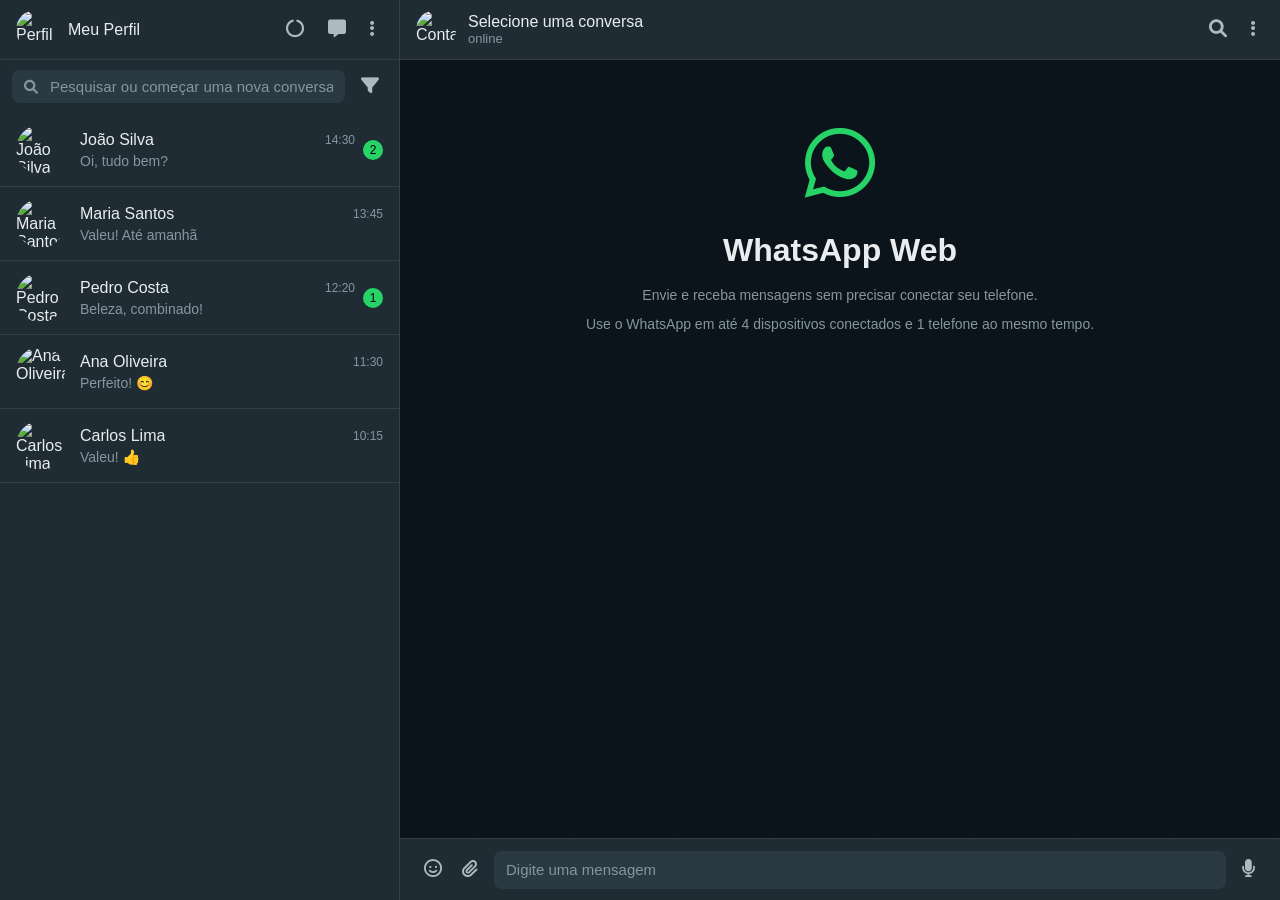
==== index.html @ d6dfdc7c "Create WhatsApp Web clone with full UI and interactive features Co-authored-by: nosconformes10 <nosc" ====
<!DOCTYPE html>
<html lang="pt-BR">
<head>
    <meta charset="UTF-8">
    <meta name="viewport" content="width=device-width, initial-scale=1.0">
    <title>WhatsApp Web Clone</title>
    <link rel="stylesheet" href="styles.css">
    <link href="https://cdnjs.cloudflare.com/ajax/libs/font-awesome/6.0.0/css/all.min.css" rel="stylesheet">
</head>
<body>
    <div class="app-container">
        <!-- Sidebar com lista de conversas -->
        <div class="sidebar">
            <!-- Header da sidebar -->
            <div class="sidebar-header">
                <div class="user-profile">
                    <img src="https://via.placeholder.com/40x40/25D366/ffffff?text=U" alt="Perfil" class="profile-pic">
                    <span class="username">Meu Perfil</span>
                </div>
                <div class="header-actions">
                    <button class="icon-btn"><i class="fas fa-circle-notch"></i></button>
                    <button class="icon-btn"><i class="fas fa-message"></i></button>
                    <button class="icon-btn"><i class="fas fa-ellipsis-v"></i></button>
                </div>
            </div>

            <!-- Barra de pesquisa -->
            <div class="search-container">
                <div class="search-box">
                    <i class="fas fa-search search-icon"></i>
                    <input type="text" placeholder="Pesquisar ou começar uma nova conversa" class="search-input">
                </div>
                <button class="icon-btn"><i class="fas fa-filter"></i></button>
            </div>

            <!-- Lista de conversas -->
            <div class="conversations-list" id="conversationsList">
                <!-- Conversas serão adicionadas dinamicamente -->
            </div>
        </div>

        <!-- Área principal de chat -->
        <div class="chat-area">
            <!-- Header do chat -->
            <div class="chat-header">
                <div class="chat-contact">
                    <img src="https://via.placeholder.com/40x40/128C7E/ffffff?text=C" alt="Contato" class="contact-pic">
                    <div class="contact-info">
                        <span class="contact-name">Selecione uma conversa</span>
                        <span class="contact-status">online</span>
                    </div>
                </div>
                <div class="chat-actions">
                    <button class="icon-btn"><i class="fas fa-search"></i></button>
                    <button class="icon-btn"><i class="fas fa-ellipsis-v"></i></button>
                </div>
            </div>

            <!-- Área de mensagens -->
            <div class="messages-container" id="messagesContainer">
                <div class="welcome-message">
                    <div class="welcome-icon">
                        <i class="fab fa-whatsapp"></i>
                    </div>
                    <h2>WhatsApp Web</h2>
                    <p>Envie e receba mensagens sem precisar conectar seu telefone.</p>
                    <p>Use o WhatsApp em até 4 dispositivos conectados e 1 telefone ao mesmo tempo.</p>
                </div>
            </div>

            <!-- Área de input de mensagem -->
            <div class="message-input-container">
                <div class="input-actions">
                    <button class="icon-btn"><i class="far fa-smile"></i></button>
                    <button class="icon-btn"><i class="fas fa-paperclip"></i></button>
                </div>
                <div class="message-input-wrapper">
                    <input type="text" placeholder="Digite uma mensagem" class="message-input" id="messageInput">
                </div>
                <div class="send-actions">
                    <button class="icon-btn"><i class="fas fa-microphone"></i></button>
                </div>
            </div>
        </div>
    </div>

    <script src="script.js"></script>
</body>
</html>
---- styles.css ----
* {
    margin: 0;
    padding: 0;
    box-sizing: border-box;
}

body {
    font-family: -apple-system, BlinkMacSystemFont, 'Segoe UI', Roboto, Helvetica, Arial, sans-serif;
    background: #111b21;
    color: #e9edef;
    height: 100vh;
    overflow: hidden;
}

.app-container {
    display: flex;
    height: 100vh;
    background: #0b141a;
}

/* Sidebar */
.sidebar {
    width: 400px;
    background: #202c33;
    border-right: 1px solid #374045;
    display: flex;
    flex-direction: column;
}

.sidebar-header {
    padding: 10px 16px;
    background: #202c33;
    border-bottom: 1px solid #374045;
    display: flex;
    justify-content: space-between;
    align-items: center;
    height: 60px;
}

.user-profile {
    display: flex;
    align-items: center;
    gap: 12px;
}

.profile-pic {
    width: 40px;
    height: 40px;
    border-radius: 50%;
    cursor: pointer;
}

.username {
    font-size: 16px;
    font-weight: 500;
    color: #e9edef;
}

.header-actions {
    display: flex;
    gap: 8px;
}

.icon-btn {
    background: none;
    border: none;
    color: #aebac1;
    font-size: 18px;
    padding: 8px;
    border-radius: 50%;
    cursor: pointer;
    transition: background-color 0.2s;
}

.icon-btn:hover {
    background: #374045;
}

/* Search Container */
.search-container {
    padding: 8px 12px;
    background: #202c33;
    display: flex;
    align-items: center;
    gap: 8px;
}

.search-box {
    flex: 1;
    position: relative;
    background: #2a3942;
    border-radius: 8px;
    display: flex;
    align-items: center;
}

.search-icon {
    color: #8696a0;
    margin-left: 12px;
    font-size: 14px;
}

.search-input {
    flex: 1;
    background: none;
    border: none;
    color: #e9edef;
    padding: 8px 12px;
    font-size: 15px;
    outline: none;
}

.search-input::placeholder {
    color: #8696a0;
}

/* Conversations List */
.conversations-list {
    flex: 1;
    overflow-y: auto;
    background: #202c33;
}

.conversation-item {
    display: flex;
    align-items: center;
    padding: 12px 16px;
    cursor: pointer;
    transition: background-color 0.2s;
    border-bottom: 1px solid #374045;
}

.conversation-item:hover {
    background: #2a3942;
}

.conversation-item.active {
    background: #2a3942;
}

.conversation-avatar {
    width: 49px;
    height: 49px;
    border-radius: 50%;
    margin-right: 15px;
}

.conversation-content {
    flex: 1;
    min-width: 0;
}

.conversation-header {
    display: flex;
    justify-content: space-between;
    align-items: center;
    margin-bottom: 4px;
}

.conversation-name {
    font-size: 16px;
    font-weight: 500;
    color: #e9edef;
    white-space: nowrap;
    overflow: hidden;
    text-overflow: ellipsis;
}

.conversation-time {
    font-size: 12px;
    color: #8696a0;
    white-space: nowrap;
}

.conversation-message {
    font-size: 14px;
    color: #8696a0;
    white-space: nowrap;
    overflow: hidden;
    text-overflow: ellipsis;
}

/* Chat Area */
.chat-area {
    flex: 1;
    display: flex;
    flex-direction: column;
    background: #0b141a;
}

.chat-header {
    padding: 10px 16px;
    background: #202c33;
    border-bottom: 1px solid #374045;
    display: flex;
    justify-content: space-between;
    align-items: center;
    height: 60px;
}

.chat-contact {
    display: flex;
    align-items: center;
    gap: 12px;
}

.contact-pic {
    width: 40px;
    height: 40px;
    border-radius: 50%;
}

.contact-info {
    display: flex;
    flex-direction: column;
}

.contact-name {
    font-size: 16px;
    font-weight: 500;
    color: #e9edef;
}

.contact-status {
    font-size: 13px;
    color: #8696a0;
}

.chat-actions {
    display: flex;
    gap: 8px;
}

/* Messages Container */
.messages-container {
    flex: 1;
    background: #0b141a;
    background-image: url('data:image/svg+xml,<svg xmlns="http://www.w3.org/2000/svg" width="100" height="100" viewBox="0 0 100 100"><defs><pattern id="grain" width="100" height="100" patternUnits="userSpaceOnUse"><circle cx="25" cy="25" r="1" fill="%23ffffff" opacity="0.02"/><circle cx="75" cy="75" r="1" fill="%23ffffff" opacity="0.02"/><circle cx="50" cy="10" r="0.5" fill="%23ffffff" opacity="0.02"/><circle cx="10" cy="60" r="0.5" fill="%23ffffff" opacity="0.02"/><circle cx="90" cy="40" r="0.5" fill="%23ffffff" opacity="0.02"/></pattern></defs><rect width="100" height="100" fill="url(%23grain)"/></svg>');
    overflow-y: auto;
    padding: 20px;
}

.welcome-message {
    text-align: center;
    padding: 40px 20px;
    color: #8696a0;
}

.welcome-icon {
    font-size: 80px;
    color: #25d366;
    margin-bottom: 20px;
}

.welcome-message h2 {
    font-size: 32px;
    margin-bottom: 16px;
    color: #e9edef;
}

.welcome-message p {
    font-size: 14px;
    line-height: 1.5;
    margin-bottom: 8px;
}

/* Message Styles */
.message {
    margin-bottom: 8px;
    display: flex;
    flex-direction: column;
}

.message.sent {
    align-items: flex-end;
}

.message.received {
    align-items: flex-start;
}

.message-content {
    max-width: 65%;
    padding: 6px 7px 8px 9px;
    border-radius: 7.5px;
    position: relative;
    word-wrap: break-word;
}

.message.sent .message-content {
    background: #005c4b;
    color: #e9edef;
}

.message.received .message-content {
    background: #202c33;
    color: #e9edef;
}

.message-text {
    font-size: 14.2px;
    line-height: 19px;
}

.message-time {
    font-size: 11px;
    color: #8696a0;
    margin-top: 4px;
    text-align: right;
}

.message.sent .message-time {
    color: #667781;
}

/* Message Input */
.message-input-container {
    padding: 10px 16px;
    background: #202c33;
    border-top: 1px solid #374045;
    display: flex;
    align-items: center;
    gap: 8px;
    height: 62px;
}

.input-actions {
    display: flex;
    gap: 4px;
}

.message-input-wrapper {
    flex: 1;
    background: #2a3942;
    border-radius: 8px;
    padding: 9px 12px;
}

.message-input {
    width: 100%;
    background: none;
    border: none;
    color: #e9edef;
    font-size: 15px;
    outline: none;
    resize: none;
    max-height: 100px;
    min-height: 20px;
}

.message-input::placeholder {
    color: #8696a0;
}

.send-actions {
    display: flex;
    gap: 4px;
}

/* Scrollbar */
::-webkit-scrollbar {
    width: 6px;
}

::-webkit-scrollbar-track {
    background: transparent;
}

::-webkit-scrollbar-thumb {
    background: #374045;
    border-radius: 3px;
}

::-webkit-scrollbar-thumb:hover {
    background: #4a5a63;
}

/* Responsive Design */
@media (max-width: 768px) {
    .sidebar {
        width: 100%;
        position: absolute;
        z-index: 10;
        height: 100%;
        transform: translateX(-100%);
        transition: transform 0.3s ease;
    }

    .sidebar.show {
        transform: translateX(0);
    }

    .chat-area {
        width: 100%;
    }
}

/* Animations */
@keyframes fadeIn {
    from {
        opacity: 0;
        transform: translateY(10px);
    }
    to {
        opacity: 1;
        transform: translateY(0);
    }
}

.message {
    animation: fadeIn 0.3s ease;
}

/* Typing indicator */
.typing-indicator {
    display: flex;
    align-items: center;
    gap: 4px;
    padding: 8px 12px;
    color: #8696a0;
    font-size: 14px;
}

.typing-dots {
    display: flex;
    gap: 2px;
}

.typing-dot {
    width: 6px;
    height: 6px;
    background: #8696a0;
    border-radius: 50%;
    animation: typing 1.4s infinite ease-in-out;
}

.typing-dot:nth-child(1) { animation-delay: -0.32s; }
.typing-dot:nth-child(2) { animation-delay: -0.16s; }

@keyframes typing {
    0%, 80%, 100% {
        transform: scale(0.8);
        opacity: 0.5;
    }
    40% {
        transform: scale(1);
        opacity: 1;
    }
}

/* Status indicators */
.status-indicator {
    width: 12px;
    height: 12px;
    border-radius: 50%;
    margin-left: 4px;
}

.status-online {
    background: #25d366;
}

.status-offline {
    background: #8696a0;
}

/* Unread message indicator */
.unread-badge {
    background: #25d366;
    color: #000;
    border-radius: 50%;
    min-width: 20px;
    height: 20px;
    display: flex;
    align-items: center;
    justify-content: center;
    font-size: 12px;
    font-weight: 500;
    margin-left: 8px;
}
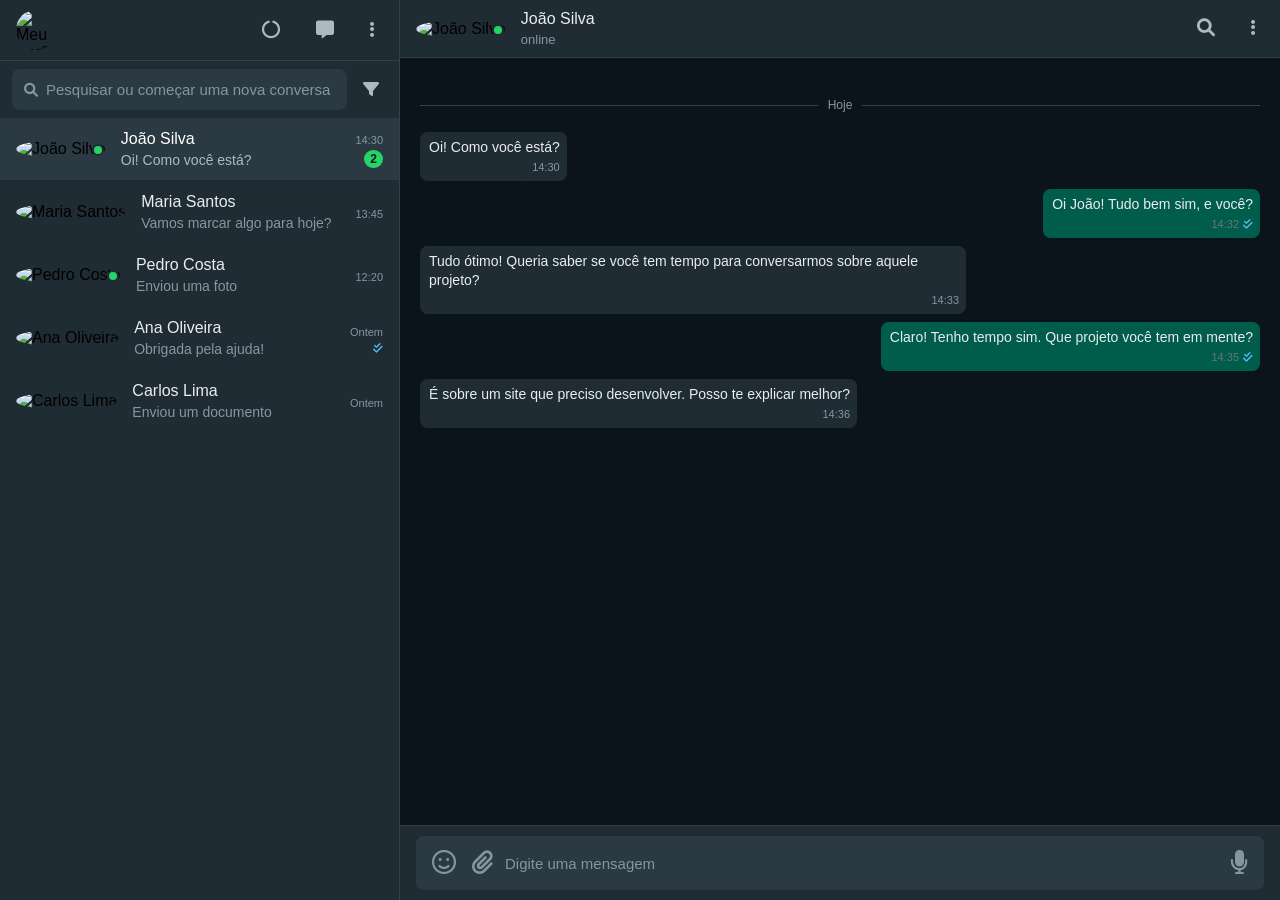
==== commit 66ffa41a: "Create WhatsApp Web clone with full UI, interactions, and responsive design Co-authored-by: nosconfo" ====
--- a/index.html
+++ b/index.html
@@ -3,82 +3,179 @@
 <head>
     <meta charset="UTF-8">
     <meta name="viewport" content="width=device-width, initial-scale=1.0">
-    <title>WhatsApp Web Clone</title>
+    <title>WhatsApp Clone</title>
     <link rel="stylesheet" href="styles.css">
     <link href="https://cdnjs.cloudflare.com/ajax/libs/font-awesome/6.0.0/css/all.min.css" rel="stylesheet">
 </head>
 <body>
     <div class="app-container">
-        <!-- Sidebar com lista de conversas -->
+        <!-- Sidebar de Contatos -->
         <div class="sidebar">
-            <!-- Header da sidebar -->
+            <!-- Header da Sidebar -->
             <div class="sidebar-header">
                 <div class="user-profile">
-                    <img src="https://via.placeholder.com/40x40/25D366/ffffff?text=U" alt="Perfil" class="profile-pic">
-                    <span class="username">Meu Perfil</span>
+                    <img src="https://via.placeholder.com/40x40/25D366/ffffff?text=EU" alt="Meu Perfil" class="profile-pic">
                 </div>
                 <div class="header-actions">
-                    <button class="icon-btn"><i class="fas fa-circle-notch"></i></button>
-                    <button class="icon-btn"><i class="fas fa-message"></i></button>
-                    <button class="icon-btn"><i class="fas fa-ellipsis-v"></i></button>
+                    <button class="action-btn"><i class="fas fa-circle-notch"></i></button>
+                    <button class="action-btn"><i class="fas fa-message"></i></button>
+                    <button class="action-btn"><i class="fas fa-ellipsis-v"></i></button>
                 </div>
             </div>
 
-            <!-- Barra de pesquisa -->
+            <!-- Barra de Pesquisa -->
             <div class="search-container">
                 <div class="search-box">
                     <i class="fas fa-search search-icon"></i>
                     <input type="text" placeholder="Pesquisar ou começar uma nova conversa" class="search-input">
                 </div>
-                <button class="icon-btn"><i class="fas fa-filter"></i></button>
+                <button class="filter-btn"><i class="fas fa-filter"></i></button>
             </div>
 
-            <!-- Lista de conversas -->
-            <div class="conversations-list" id="conversationsList">
-                <!-- Conversas serão adicionadas dinamicamente -->
+            <!-- Lista de Contatos -->
+            <div class="contacts-list">
+                <div class="contact-item active" data-contact="João Silva">
+                    <div class="contact-avatar">
+                        <img src="https://via.placeholder.com/49x49/128C7E/ffffff?text=JS" alt="João Silva">
+                        <div class="online-status"></div>
+                    </div>
+                    <div class="contact-info">
+                        <div class="contact-name">João Silva</div>
+                        <div class="last-message">Oi! Como você está?</div>
+                    </div>
+                    <div class="contact-meta">
+                        <div class="message-time">14:30</div>
+                        <div class="message-count">2</div>
+                    </div>
+                </div>
+
+                <div class="contact-item" data-contact="Maria Santos">
+                    <div class="contact-avatar">
+                        <img src="https://via.placeholder.com/49x49/075E54/ffffff?text=MS" alt="Maria Santos">
+                    </div>
+                    <div class="contact-info">
+                        <div class="contact-name">Maria Santos</div>
+                        <div class="last-message">Vamos marcar algo para hoje?</div>
+                    </div>
+                    <div class="contact-meta">
+                        <div class="message-time">13:45</div>
+                    </div>
+                </div>
+
+                <div class="contact-item" data-contact="Pedro Costa">
+                    <div class="contact-avatar">
+                        <img src="https://via.placeholder.com/49x49/128C7E/ffffff?text=PC" alt="Pedro Costa">
+                        <div class="online-status"></div>
+                    </div>
+                    <div class="contact-info">
+                        <div class="contact-name">Pedro Costa</div>
+                        <div class="last-message">Enviou uma foto</div>
+                    </div>
+                    <div class="contact-meta">
+                        <div class="message-time">12:20</div>
+                    </div>
+                </div>
+
+                <div class="contact-item" data-contact="Ana Oliveira">
+                    <div class="contact-avatar">
+                        <img src="https://via.placeholder.com/49x49/075E54/ffffff?text=AO" alt="Ana Oliveira">
+                    </div>
+                    <div class="contact-info">
+                        <div class="contact-name">Ana Oliveira</div>
+                        <div class="last-message">Obrigada pela ajuda!</div>
+                    </div>
+                    <div class="contact-meta">
+                        <div class="message-time">Ontem</div>
+                        <div class="message-status"><i class="fas fa-check-double"></i></div>
+                    </div>
+                </div>
+
+                <div class="contact-item" data-contact="Carlos Lima">
+                    <div class="contact-avatar">
+                        <img src="https://via.placeholder.com/49x49/128C7E/ffffff?text=CL" alt="Carlos Lima">
+                    </div>
+                    <div class="contact-info">
+                        <div class="contact-name">Carlos Lima</div>
+                        <div class="last-message">Enviou um documento</div>
+                    </div>
+                    <div class="contact-meta">
+                        <div class="message-time">Ontem</div>
+                    </div>
+                </div>
             </div>
         </div>
 
-        <!-- Área principal de chat -->
+        <!-- Área de Chat -->
         <div class="chat-area">
-            <!-- Header do chat -->
+            <!-- Header do Chat -->
             <div class="chat-header">
-                <div class="chat-contact">
-                    <img src="https://via.placeholder.com/40x40/128C7E/ffffff?text=C" alt="Contato" class="contact-pic">
-                    <div class="contact-info">
-                        <span class="contact-name">Selecione uma conversa</span>
-                        <span class="contact-status">online</span>
+                <div class="chat-contact-info">
+                    <div class="contact-avatar">
+                        <img src="https://via.placeholder.com/40x40/128C7E/ffffff?text=JS" alt="João Silva">
+                        <div class="online-status"></div>
+                    </div>
+                    <div class="contact-details">
+                        <div class="contact-name">João Silva</div>
+                        <div class="contact-status">online</div>
                     </div>
                 </div>
                 <div class="chat-actions">
-                    <button class="icon-btn"><i class="fas fa-search"></i></button>
-                    <button class="icon-btn"><i class="fas fa-ellipsis-v"></i></button>
+                    <button class="action-btn"><i class="fas fa-search"></i></button>
+                    <button class="action-btn"><i class="fas fa-ellipsis-v"></i></button>
                 </div>
             </div>
 
-            <!-- Área de mensagens -->
-            <div class="messages-container" id="messagesContainer">
-                <div class="welcome-message">
-                    <div class="welcome-icon">
-                        <i class="fab fa-whatsapp"></i>
+            <!-- Área de Mensagens -->
+            <div class="messages-container">
+                <div class="message-date">Hoje</div>
+                
+                <div class="message received">
+                    <div class="message-content">
+                        <div class="message-text">Oi! Como você está?</div>
+                        <div class="message-time">14:30</div>
                     </div>
-                    <h2>WhatsApp Web</h2>
-                    <p>Envie e receba mensagens sem precisar conectar seu telefone.</p>
-                    <p>Use o WhatsApp em até 4 dispositivos conectados e 1 telefone ao mesmo tempo.</p>
+                </div>
+
+                <div class="message sent">
+                    <div class="message-content">
+                        <div class="message-text">Oi João! Tudo bem sim, e você?</div>
+                        <div class="message-time">14:32</div>
+                        <div class="message-status"><i class="fas fa-check-double"></i></div>
+                    </div>
+                </div>
+
+                <div class="message received">
+                    <div class="message-content">
+                        <div class="message-text">Tudo ótimo! Queria saber se você tem tempo para conversarmos sobre aquele projeto?</div>
+                        <div class="message-time">14:33</div>
+                    </div>
+                </div>
+
+                <div class="message sent">
+                    <div class="message-content">
+                        <div class="message-text">Claro! Tenho tempo sim. Que projeto você tem em mente?</div>
+                        <div class="message-time">14:35</div>
+                        <div class="message-status"><i class="fas fa-check-double"></i></div>
+                    </div>
+                </div>
+
+                <div class="message received">
+                    <div class="message-content">
+                        <div class="message-text">É sobre um site que preciso desenvolver. Posso te explicar melhor?</div>
+                        <div class="message-time">14:36</div>
+                    </div>
                 </div>
             </div>
 
-            <!-- Área de input de mensagem -->
-            <div class="message-input-container">
-                <div class="input-actions">
-                    <button class="icon-btn"><i class="far fa-smile"></i></button>
-                    <button class="icon-btn"><i class="fas fa-paperclip"></i></button>
-                </div>
-                <div class="message-input-wrapper">
-                    <input type="text" placeholder="Digite uma mensagem" class="message-input" id="messageInput">
-                </div>
-                <div class="send-actions">
-                    <button class="icon-btn"><i class="fas fa-microphone"></i></button>
+            <!-- Área de Input -->
+            <div class="input-area">
+                <div class="input-container">
+                    <button class="emoji-btn"><i class="far fa-smile"></i></button>
+                    <button class="attach-btn"><i class="fas fa-paperclip"></i></button>
+                    <div class="message-input-wrapper">
+                        <input type="text" placeholder="Digite uma mensagem" class="message-input">
+                    </div>
+                    <button class="voice-btn"><i class="fas fa-microphone"></i></button>
                 </div>
             </div>
         </div>
--- a/styles.css
+++ b/styles.css
@@ -6,8 +6,7 @@
 
 body {
     font-family: -apple-system, BlinkMacSystemFont, 'Segoe UI', Roboto, Helvetica, Arial, sans-serif;
-    background: #111b21;
-    color: #e9edef;
+    background: #0c1317;
     height: 100vh;
     overflow: hidden;
 }
@@ -15,7 +14,7 @@
 .app-container {
     display: flex;
     height: 100vh;
-    background: #0b141a;
+    background: #222e35;
 }
 
 /* Sidebar */
@@ -28,19 +27,17 @@
 }
 
 .sidebar-header {
+    background: #202c33;
     padding: 10px 16px;
-    background: #202c33;
+    display: flex;
+    align-items: center;
+    justify-content: space-between;
     border-bottom: 1px solid #374045;
-    display: flex;
-    justify-content: space-between;
-    align-items: center;
-    height: 60px;
 }
 
 .user-profile {
     display: flex;
     align-items: center;
-    gap: 12px;
 }
 
 .profile-pic {
@@ -50,29 +47,23 @@
     cursor: pointer;
 }
 
-.username {
-    font-size: 16px;
-    font-weight: 500;
-    color: #e9edef;
-}
-
 .header-actions {
     display: flex;
-    gap: 8px;
-}
-
-.icon-btn {
+    gap: 20px;
+}
+
+.action-btn {
     background: none;
     border: none;
     color: #aebac1;
     font-size: 18px;
+    cursor: pointer;
     padding: 8px;
     border-radius: 50%;
-    cursor: pointer;
     transition: background-color 0.2s;
 }
 
-.icon-btn:hover {
+.action-btn:hover {
     background: #374045;
 }
 
@@ -104,8 +95,8 @@
     flex: 1;
     background: none;
     border: none;
-    color: #e9edef;
-    padding: 8px 12px;
+    color: #d1d7db;
+    padding: 12px 12px 12px 8px;
     font-size: 15px;
     outline: none;
 }
@@ -114,70 +105,112 @@
     color: #8696a0;
 }
 
-/* Conversations List */
-.conversations-list {
+.filter-btn {
+    background: none;
+    border: none;
+    color: #aebac1;
+    font-size: 16px;
+    cursor: pointer;
+    padding: 8px;
+    border-radius: 50%;
+    transition: background-color 0.2s;
+}
+
+.filter-btn:hover {
+    background: #374045;
+}
+
+/* Contacts List */
+.contacts-list {
     flex: 1;
     overflow-y: auto;
-    background: #202c33;
-}
-
-.conversation-item {
+}
+
+.contact-item {
     display: flex;
     align-items: center;
     padding: 12px 16px;
     cursor: pointer;
     transition: background-color 0.2s;
-    border-bottom: 1px solid #374045;
-}
-
-.conversation-item:hover {
+    border-bottom: 1px solid #202c33;
+}
+
+.contact-item:hover {
     background: #2a3942;
 }
 
-.conversation-item.active {
+.contact-item.active {
     background: #2a3942;
 }
 
-.conversation-avatar {
+.contact-avatar {
+    position: relative;
+    margin-right: 15px;
+}
+
+.contact-avatar img {
     width: 49px;
     height: 49px;
     border-radius: 50%;
-    margin-right: 15px;
-}
-
-.conversation-content {
+}
+
+.online-status {
+    position: absolute;
+    bottom: 2px;
+    right: 2px;
+    width: 12px;
+    height: 12px;
+    background: #25d366;
+    border-radius: 50%;
+    border: 2px solid #202c33;
+}
+
+.contact-info {
     flex: 1;
     min-width: 0;
 }
 
-.conversation-header {
-    display: flex;
-    justify-content: space-between;
-    align-items: center;
-    margin-bottom: 4px;
-}
-
-.conversation-name {
+.contact-name {
+    color: #e9edef;
     font-size: 16px;
     font-weight: 500;
-    color: #e9edef;
+    margin-bottom: 4px;
+}
+
+.last-message {
+    color: #8696a0;
+    font-size: 14px;
     white-space: nowrap;
     overflow: hidden;
     text-overflow: ellipsis;
 }
 
-.conversation-time {
+.contact-meta {
+    display: flex;
+    flex-direction: column;
+    align-items: flex-end;
+    gap: 4px;
+}
+
+.message-time {
+    color: #8696a0;
     font-size: 12px;
-    color: #8696a0;
-    white-space: nowrap;
-}
-
-.conversation-message {
-    font-size: 14px;
-    color: #8696a0;
-    white-space: nowrap;
-    overflow: hidden;
-    text-overflow: ellipsis;
+}
+
+.message-count {
+    background: #25d366;
+    color: #111b21;
+    font-size: 12px;
+    font-weight: 600;
+    padding: 2px 6px;
+    border-radius: 10px;
+    min-width: 18px;
+    text-align: center;
+}
+
+.message-status {
+    color: #53bdeb;
+    font-size: 12px;
 }
 
 /* Chat Area */
@@ -189,94 +222,89 @@
 }
 
 .chat-header {
+    background: #202c33;
     padding: 10px 16px;
-    background: #202c33;
+    display: flex;
+    align-items: center;
+    justify-content: space-between;
     border-bottom: 1px solid #374045;
-    display: flex;
-    justify-content: space-between;
-    align-items: center;
-    height: 60px;
-}
-
-.chat-contact {
-    display: flex;
-    align-items: center;
-    gap: 12px;
-}
-
-.contact-pic {
+}
+
+.chat-contact-info {
+    display: flex;
+    align-items: center;
+}
+
+.chat-contact-info .contact-avatar {
+    margin-right: 15px;
+}
+
+.chat-contact-info .contact-avatar img {
     width: 40px;
     height: 40px;
-    border-radius: 50%;
-}
-
-.contact-info {
+}
+
+.contact-details {
     display: flex;
     flex-direction: column;
 }
 
-.contact-name {
-    font-size: 16px;
-    font-weight: 500;
-    color: #e9edef;
-}
-
 .contact-status {
+    color: #8696a0;
     font-size: 13px;
-    color: #8696a0;
 }
 
 .chat-actions {
     display: flex;
-    gap: 8px;
+    gap: 20px;
 }
 
 /* Messages Container */
 .messages-container {
     flex: 1;
+    padding: 20px;
+    overflow-y: auto;
     background: #0b141a;
     background-image: url('data:image/svg+xml,<svg xmlns="http://www.w3.org/2000/svg" width="100" height="100" viewBox="0 0 100 100"><defs><pattern id="grain" width="100" height="100" patternUnits="userSpaceOnUse"><circle cx="25" cy="25" r="1" fill="%23ffffff" opacity="0.02"/><circle cx="75" cy="75" r="1" fill="%23ffffff" opacity="0.02"/><circle cx="50" cy="10" r="0.5" fill="%23ffffff" opacity="0.02"/><circle cx="10" cy="60" r="0.5" fill="%23ffffff" opacity="0.02"/><circle cx="90" cy="40" r="0.5" fill="%23ffffff" opacity="0.02"/></pattern></defs><rect width="100" height="100" fill="url(%23grain)"/></svg>');
-    overflow-y: auto;
-    padding: 20px;
-}
-
-.welcome-message {
+}
+
+.message-date {
     text-align: center;
-    padding: 40px 20px;
-    color: #8696a0;
-}
-
-.welcome-icon {
-    font-size: 80px;
-    color: #25d366;
-    margin-bottom: 20px;
-}
-
-.welcome-message h2 {
-    font-size: 32px;
-    margin-bottom: 16px;
-    color: #e9edef;
-}
-
-.welcome-message p {
-    font-size: 14px;
-    line-height: 1.5;
-    margin-bottom: 8px;
-}
-
-/* Message Styles */
+    color: #8696a0;
+    font-size: 12px;
+    margin: 20px 0;
+    position: relative;
+}
+
+.message-date::before {
+    content: '';
+    position: absolute;
+    top: 50%;
+    left: 0;
+    right: 0;
+    height: 1px;
+    background: #374045;
+    z-index: 1;
+}
+
+.message-date span {
+    background: #0b141a;
+    padding: 0 10px;
+    position: relative;
+    z-index: 2;
+}
+
 .message {
     margin-bottom: 8px;
     display: flex;
-    flex-direction: column;
+}
+
+.message.received {
+    justify-content: flex-start;
 }
 
 .message.sent {
-    align-items: flex-end;
-}
-
-.message.received {
-    align-items: flex-start;
+    justify-content: flex-end;
 }
 
 .message-content {
@@ -284,7 +312,11 @@
     padding: 6px 7px 8px 9px;
     border-radius: 7.5px;
     position: relative;
-    word-wrap: break-word;
+}
+
+.message.received .message-content {
+    background: #202c33;
+    color: #e9edef;
 }
 
 .message.sent .message-content {
@@ -292,55 +324,71 @@
     color: #e9edef;
 }
 
-.message.received .message-content {
-    background: #202c33;
-    color: #e9edef;
-}
-
 .message-text {
-    font-size: 14.2px;
+    font-size: 14px;
     line-height: 19px;
+    word-wrap: break-word;
 }
 
 .message-time {
+    color: #8696a0;
     font-size: 11px;
-    color: #8696a0;
     margin-top: 4px;
-    text-align: right;
+    display: flex;
+    align-items: center;
+    justify-content: flex-end;
+    gap: 4px;
 }
 
 .message.sent .message-time {
     color: #667781;
 }
 
-/* Message Input */
-.message-input-container {
+.message-status {
+    color: #53bdeb;
+    font-size: 11px;
+}
+
+/* Input Area */
+.input-area {
+    background: #202c33;
     padding: 10px 16px;
-    background: #202c33;
     border-top: 1px solid #374045;
+}
+
+.input-container {
     display: flex;
     align-items: center;
     gap: 8px;
-    height: 62px;
-}
-
-.input-actions {
-    display: flex;
-    gap: 4px;
-}
-
-.message-input-wrapper {
-    flex: 1;
     background: #2a3942;
     border-radius: 8px;
     padding: 9px 12px;
 }
 
+.emoji-btn, .attach-btn, .voice-btn {
+    background: none;
+    border: none;
+    color: #8696a0;
+    font-size: 24px;
+    cursor: pointer;
+    padding: 4px;
+    border-radius: 50%;
+    transition: background-color 0.2s;
+}
+
+.emoji-btn:hover, .attach-btn:hover, .voice-btn:hover {
+    background: #374045;
+}
+
+.message-input-wrapper {
+    flex: 1;
+}
+
 .message-input {
     width: 100%;
     background: none;
     border: none;
-    color: #e9edef;
+    color: #d1d7db;
     font-size: 15px;
     outline: none;
     resize: none;
@@ -352,26 +400,25 @@
     color: #8696a0;
 }
 
-.send-actions {
-    display: flex;
-    gap: 4px;
-}
-
-/* Scrollbar */
-::-webkit-scrollbar {
+/* Scrollbar Styling */
+.contacts-list::-webkit-scrollbar,
+.messages-container::-webkit-scrollbar {
     width: 6px;
 }
 
-::-webkit-scrollbar-track {
+.contacts-list::-webkit-scrollbar-track,
+.messages-container::-webkit-scrollbar-track {
     background: transparent;
 }
 
-::-webkit-scrollbar-thumb {
+.contacts-list::-webkit-scrollbar-thumb,
+.messages-container::-webkit-scrollbar-thumb {
     background: #374045;
     border-radius: 3px;
 }
 
-::-webkit-scrollbar-thumb:hover {
+.contacts-list::-webkit-scrollbar-thumb:hover,
+.messages-container::-webkit-scrollbar-thumb:hover {
     background: #4a5a63;
 }
 
@@ -379,19 +426,23 @@
 @media (max-width: 768px) {
     .sidebar {
         width: 100%;
-        position: absolute;
-        z-index: 10;
-        height: 100%;
-        transform: translateX(-100%);
-        transition: transform 0.3s ease;
-    }
-
-    .sidebar.show {
-        transform: translateX(0);
-    }
-
+        display: none;
+    }
+    
+    .sidebar.active {
+        display: flex;
+    }
+    
     .chat-area {
-        width: 100%;
+        display: none;
+    }
+    
+    .chat-area.active {
+        display: flex;
+    }
+    
+    .app-container {
+        position: relative;
     }
 }
 
@@ -408,73 +459,33 @@
 }
 
 .message {
-    animation: fadeIn 0.3s ease;
-}
-
-/* Typing indicator */
-.typing-indicator {
-    display: flex;
-    align-items: center;
-    gap: 4px;
-    padding: 8px 12px;
-    color: #8696a0;
-    font-size: 14px;
-}
-
-.typing-dots {
-    display: flex;
-    gap: 2px;
-}
-
-.typing-dot {
-    width: 6px;
-    height: 6px;
-    background: #8696a0;
-    border-radius: 50%;
-    animation: typing 1.4s infinite ease-in-out;
-}
-
-.typing-dot:nth-child(1) { animation-delay: -0.32s; }
-.typing-dot:nth-child(2) { animation-delay: -0.16s; }
-
-@keyframes typing {
-    0%, 80%, 100% {
-        transform: scale(0.8);
-        opacity: 0.5;
-    }
-    40% {
-        transform: scale(1);
-        opacity: 1;
-    }
-}
-
-/* Status indicators */
-.status-indicator {
-    width: 12px;
-    height: 12px;
-    border-radius: 50%;
-    margin-left: 4px;
-}
-
-.status-online {
-    background: #25d366;
-}
-
-.status-offline {
-    background: #8696a0;
-}
-
-/* Unread message indicator */
-.unread-badge {
-    background: #25d366;
-    color: #000;
-    border-radius: 50%;
-    min-width: 20px;
-    height: 20px;
-    display: flex;
-    align-items: center;
-    justify-content: center;
-    font-size: 12px;
-    font-weight: 500;
-    margin-left: 8px;
+    animation: fadeIn 0.3s ease-out;
+}
+
+.contact-item {
+    animation: fadeIn 0.2s ease-out;
+}
+
+/* Hover Effects */
+.contact-item:hover .contact-name {
+    color: #ffffff;
+}
+
+.contact-item:hover .last-message {
+    color: #aebac1;
+}
+
+/* Focus States */
+.search-input:focus,
+.message-input:focus {
+    background: none;
+}
+
+/* Active States */
+.contact-item.active .contact-name {
+    color: #ffffff;
+}
+
+.contact-item.active .last-message {
+    color: #aebac1;
 }
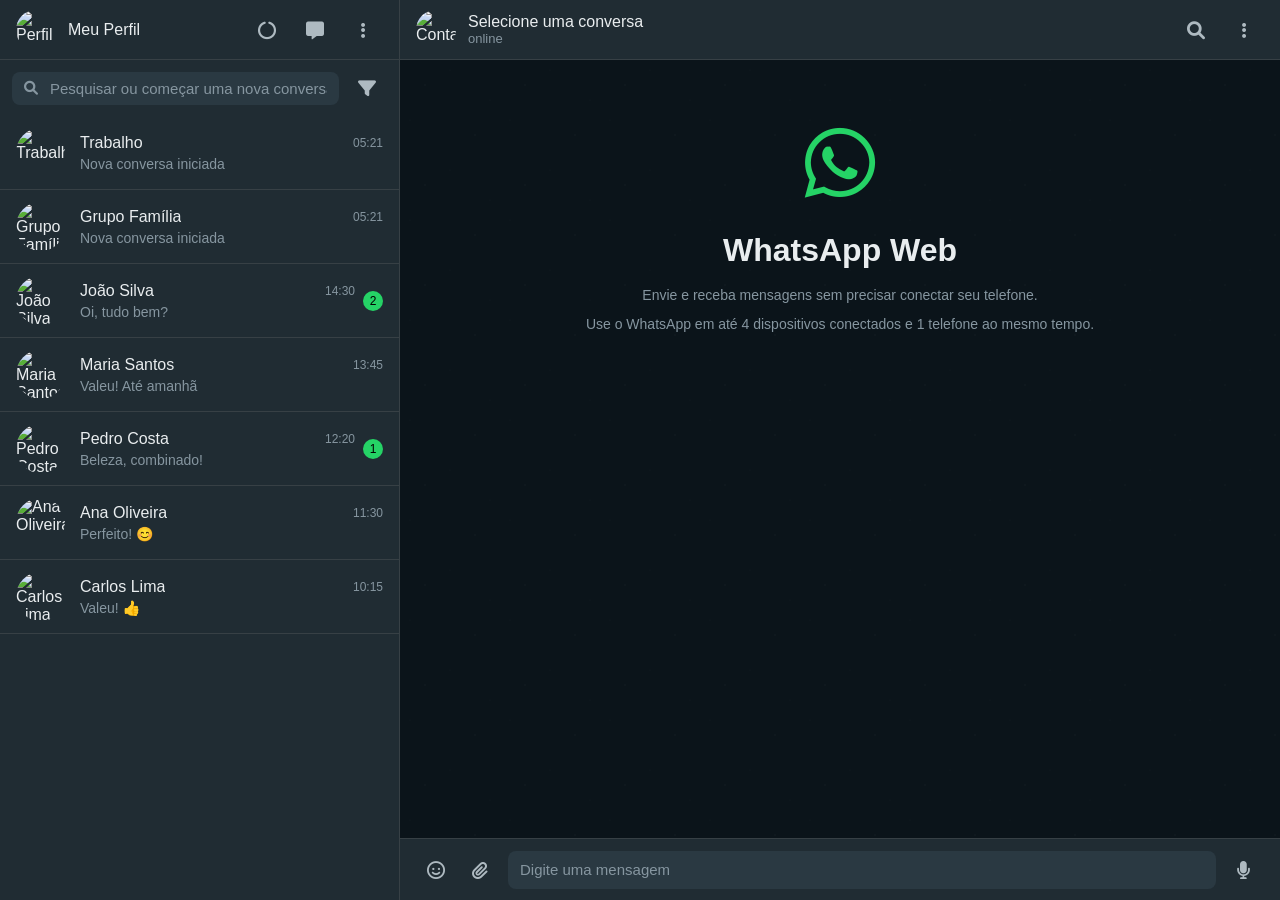
==== commit fe8c6167: "Merge a8afb8f289dafa0bb3f3536a9a712ed32fbea5f3 into bae20a9257c117b53c8d27f7bff3c349d79053e9" ====
--- a/index.html
+++ b/index.html
@@ -3,179 +3,82 @@
 <head>
     <meta charset="UTF-8">
     <meta name="viewport" content="width=device-width, initial-scale=1.0">
-    <title>WhatsApp Clone</title>
+    <title>WhatsApp Web Clone</title>
     <link rel="stylesheet" href="styles.css">
     <link href="https://cdnjs.cloudflare.com/ajax/libs/font-awesome/6.0.0/css/all.min.css" rel="stylesheet">
 </head>
 <body>
     <div class="app-container">
-        <!-- Sidebar de Contatos -->
+        <!-- Sidebar com lista de conversas -->
         <div class="sidebar">
-            <!-- Header da Sidebar -->
+            <!-- Header da sidebar -->
             <div class="sidebar-header">
                 <div class="user-profile">
-                    <img src="https://via.placeholder.com/40x40/25D366/ffffff?text=EU" alt="Meu Perfil" class="profile-pic">
+                    <img src="https://via.placeholder.com/40x40/25D366/ffffff?text=U" alt="Perfil" class="profile-pic">
+                    <span class="username">Meu Perfil</span>
                 </div>
                 <div class="header-actions">
-                    <button class="action-btn"><i class="fas fa-circle-notch"></i></button>
-                    <button class="action-btn"><i class="fas fa-message"></i></button>
-                    <button class="action-btn"><i class="fas fa-ellipsis-v"></i></button>
+                    <button class="icon-btn"><i class="fas fa-circle-notch"></i></button>
+                    <button class="icon-btn"><i class="fas fa-message"></i></button>
+                    <button class="icon-btn"><i class="fas fa-ellipsis-v"></i></button>
                 </div>
             </div>
 
-            <!-- Barra de Pesquisa -->
+            <!-- Barra de pesquisa -->
             <div class="search-container">
                 <div class="search-box">
                     <i class="fas fa-search search-icon"></i>
                     <input type="text" placeholder="Pesquisar ou começar uma nova conversa" class="search-input">
                 </div>
-                <button class="filter-btn"><i class="fas fa-filter"></i></button>
+                <button class="icon-btn"><i class="fas fa-filter"></i></button>
             </div>
 
-            <!-- Lista de Contatos -->
-            <div class="contacts-list">
-                <div class="contact-item active" data-contact="João Silva">
-                    <div class="contact-avatar">
-                        <img src="https://via.placeholder.com/49x49/128C7E/ffffff?text=JS" alt="João Silva">
-                        <div class="online-status"></div>
-                    </div>
-                    <div class="contact-info">
-                        <div class="contact-name">João Silva</div>
-                        <div class="last-message">Oi! Como você está?</div>
-                    </div>
-                    <div class="contact-meta">
-                        <div class="message-time">14:30</div>
-                        <div class="message-count">2</div>
-                    </div>
-                </div>
-
-                <div class="contact-item" data-contact="Maria Santos">
-                    <div class="contact-avatar">
-                        <img src="https://via.placeholder.com/49x49/075E54/ffffff?text=MS" alt="Maria Santos">
-                    </div>
-                    <div class="contact-info">
-                        <div class="contact-name">Maria Santos</div>
-                        <div class="last-message">Vamos marcar algo para hoje?</div>
-                    </div>
-                    <div class="contact-meta">
-                        <div class="message-time">13:45</div>
-                    </div>
-                </div>
-
-                <div class="contact-item" data-contact="Pedro Costa">
-                    <div class="contact-avatar">
-                        <img src="https://via.placeholder.com/49x49/128C7E/ffffff?text=PC" alt="Pedro Costa">
-                        <div class="online-status"></div>
-                    </div>
-                    <div class="contact-info">
-                        <div class="contact-name">Pedro Costa</div>
-                        <div class="last-message">Enviou uma foto</div>
-                    </div>
-                    <div class="contact-meta">
-                        <div class="message-time">12:20</div>
-                    </div>
-                </div>
-
-                <div class="contact-item" data-contact="Ana Oliveira">
-                    <div class="contact-avatar">
-                        <img src="https://via.placeholder.com/49x49/075E54/ffffff?text=AO" alt="Ana Oliveira">
-                    </div>
-                    <div class="contact-info">
-                        <div class="contact-name">Ana Oliveira</div>
-                        <div class="last-message">Obrigada pela ajuda!</div>
-                    </div>
-                    <div class="contact-meta">
-                        <div class="message-time">Ontem</div>
-                        <div class="message-status"><i class="fas fa-check-double"></i></div>
-                    </div>
-                </div>
-
-                <div class="contact-item" data-contact="Carlos Lima">
-                    <div class="contact-avatar">
-                        <img src="https://via.placeholder.com/49x49/128C7E/ffffff?text=CL" alt="Carlos Lima">
-                    </div>
-                    <div class="contact-info">
-                        <div class="contact-name">Carlos Lima</div>
-                        <div class="last-message">Enviou um documento</div>
-                    </div>
-                    <div class="contact-meta">
-                        <div class="message-time">Ontem</div>
-                    </div>
-                </div>
+            <!-- Lista de conversas -->
+            <div class="conversations-list" id="conversationsList">
+                <!-- Conversas serão adicionadas dinamicamente -->
             </div>
         </div>
 
-        <!-- Área de Chat -->
+        <!-- Área principal de chat -->
         <div class="chat-area">
-            <!-- Header do Chat -->
+            <!-- Header do chat -->
             <div class="chat-header">
-                <div class="chat-contact-info">
-                    <div class="contact-avatar">
-                        <img src="https://via.placeholder.com/40x40/128C7E/ffffff?text=JS" alt="João Silva">
-                        <div class="online-status"></div>
-                    </div>
-                    <div class="contact-details">
-                        <div class="contact-name">João Silva</div>
-                        <div class="contact-status">online</div>
+                <div class="chat-contact">
+                    <img src="https://via.placeholder.com/40x40/128C7E/ffffff?text=C" alt="Contato" class="contact-pic">
+                    <div class="contact-info">
+                        <span class="contact-name">Selecione uma conversa</span>
+                        <span class="contact-status">online</span>
                     </div>
                 </div>
                 <div class="chat-actions">
-                    <button class="action-btn"><i class="fas fa-search"></i></button>
-                    <button class="action-btn"><i class="fas fa-ellipsis-v"></i></button>
+                    <button class="icon-btn"><i class="fas fa-search"></i></button>
+                    <button class="icon-btn"><i class="fas fa-ellipsis-v"></i></button>
                 </div>
             </div>
 
-            <!-- Área de Mensagens -->
-            <div class="messages-container">
-                <div class="message-date">Hoje</div>
-                
-                <div class="message received">
-                    <div class="message-content">
-                        <div class="message-text">Oi! Como você está?</div>
-                        <div class="message-time">14:30</div>
+            <!-- Área de mensagens -->
+            <div class="messages-container" id="messagesContainer">
+                <div class="welcome-message">
+                    <div class="welcome-icon">
+                        <i class="fab fa-whatsapp"></i>
                     </div>
-                </div>
-
-                <div class="message sent">
-                    <div class="message-content">
-                        <div class="message-text">Oi João! Tudo bem sim, e você?</div>
-                        <div class="message-time">14:32</div>
-                        <div class="message-status"><i class="fas fa-check-double"></i></div>
-                    </div>
-                </div>
-
-                <div class="message received">
-                    <div class="message-content">
-                        <div class="message-text">Tudo ótimo! Queria saber se você tem tempo para conversarmos sobre aquele projeto?</div>
-                        <div class="message-time">14:33</div>
-                    </div>
-                </div>
-
-                <div class="message sent">
-                    <div class="message-content">
-                        <div class="message-text">Claro! Tenho tempo sim. Que projeto você tem em mente?</div>
-                        <div class="message-time">14:35</div>
-                        <div class="message-status"><i class="fas fa-check-double"></i></div>
-                    </div>
-                </div>
-
-                <div class="message received">
-                    <div class="message-content">
-                        <div class="message-text">É sobre um site que preciso desenvolver. Posso te explicar melhor?</div>
-                        <div class="message-time">14:36</div>
-                    </div>
+                    <h2>WhatsApp Web</h2>
+                    <p>Envie e receba mensagens sem precisar conectar seu telefone.</p>
+                    <p>Use o WhatsApp em até 4 dispositivos conectados e 1 telefone ao mesmo tempo.</p>
                 </div>
             </div>
 
-            <!-- Área de Input -->
-            <div class="input-area">
-                <div class="input-container">
-                    <button class="emoji-btn"><i class="far fa-smile"></i></button>
-                    <button class="attach-btn"><i class="fas fa-paperclip"></i></button>
-                    <div class="message-input-wrapper">
-                        <input type="text" placeholder="Digite uma mensagem" class="message-input">
-                    </div>
-                    <button class="voice-btn"><i class="fas fa-microphone"></i></button>
+            <!-- Área de input de mensagem -->
+            <div class="message-input-container">
+                <div class="input-actions">
+                    <button class="icon-btn"><i class="far fa-smile"></i></button>
+                    <button class="icon-btn"><i class="fas fa-paperclip"></i></button>
+                </div>
+                <div class="message-input-wrapper">
+                    <input type="text" placeholder="Digite uma mensagem" class="message-input" id="messageInput">
+                </div>
+                <div class="send-actions">
+                    <button class="icon-btn"><i class="fas fa-microphone"></i></button>
                 </div>
             </div>
         </div>
--- a/styles.css
+++ b/styles.css
@@ -6,7 +6,8 @@
 
 body {
     font-family: -apple-system, BlinkMacSystemFont, 'Segoe UI', Roboto, Helvetica, Arial, sans-serif;
-    background: #0c1317;
+    background: #111b21;
+    color: #e9edef;
     height: 100vh;
     overflow: hidden;
 }
@@ -14,7 +15,7 @@
 .app-container {
     display: flex;
     height: 100vh;
-    background: #222e35;
+    background: #0b141a;
 }
 
 /* Sidebar */
@@ -27,17 +28,19 @@
 }
 
 .sidebar-header {
-    background: #202c33;
     padding: 10px 16px;
-    display: flex;
-    align-items: center;
+    background: #202c33;
+    border-bottom: 1px solid #374045;
+    display: flex;
     justify-content: space-between;
-    border-bottom: 1px solid #374045;
+    align-items: center;
+    height: 60px;
 }
 
 .user-profile {
     display: flex;
     align-items: center;
+    gap: 12px;
 }
 
 .profile-pic {
@@ -47,23 +50,29 @@
     cursor: pointer;
 }
 
+.username {
+    font-size: 16px;
+    font-weight: 500;
+    color: #e9edef;
+}
+
 .header-actions {
     display: flex;
-    gap: 20px;
-}
-
-.action-btn {
+    gap: 8px;
+}
+
+.icon-btn {
     background: none;
     border: none;
     color: #aebac1;
     font-size: 18px;
+    padding: 8px;
+    border-radius: 50%;
     cursor: pointer;
-    padding: 8px;
-    border-radius: 50%;
     transition: background-color 0.2s;
 }
 
-.action-btn:hover {
+.icon-btn:hover {
     background: #374045;
 }
 
@@ -95,8 +104,8 @@
     flex: 1;
     background: none;
     border: none;
-    color: #d1d7db;
-    padding: 12px 12px 12px 8px;
+    color: #e9edef;
+    padding: 8px 12px;
     font-size: 15px;
     outline: none;
 }
@@ -105,112 +114,70 @@
     color: #8696a0;
 }
 
-.filter-btn {
-    background: none;
-    border: none;
-    color: #aebac1;
-    font-size: 16px;
-    cursor: pointer;
-    padding: 8px;
-    border-radius: 50%;
-    transition: background-color 0.2s;
-}
-
-.filter-btn:hover {
-    background: #374045;
-}
-
-/* Contacts List */
-.contacts-list {
+/* Conversations List */
+.conversations-list {
     flex: 1;
     overflow-y: auto;
-}
-
-.contact-item {
+    background: #202c33;
+}
+
+.conversation-item {
     display: flex;
     align-items: center;
     padding: 12px 16px;
     cursor: pointer;
     transition: background-color 0.2s;
-    border-bottom: 1px solid #202c33;
-}
-
-.contact-item:hover {
+    border-bottom: 1px solid #374045;
+}
+
+.conversation-item:hover {
     background: #2a3942;
 }
 
-.contact-item.active {
+.conversation-item.active {
     background: #2a3942;
 }
 
-.contact-avatar {
-    position: relative;
-    margin-right: 15px;
-}
-
-.contact-avatar img {
+.conversation-avatar {
     width: 49px;
     height: 49px;
     border-radius: 50%;
-}
-
-.online-status {
-    position: absolute;
-    bottom: 2px;
-    right: 2px;
-    width: 12px;
-    height: 12px;
-    background: #25d366;
-    border-radius: 50%;
-    border: 2px solid #202c33;
-}
-
-.contact-info {
+    margin-right: 15px;
+}
+
+.conversation-content {
     flex: 1;
     min-width: 0;
 }
 
-.contact-name {
-    color: #e9edef;
+.conversation-header {
+    display: flex;
+    justify-content: space-between;
+    align-items: center;
+    margin-bottom: 4px;
+}
+
+.conversation-name {
     font-size: 16px;
     font-weight: 500;
-    margin-bottom: 4px;
-}
-
-.last-message {
-    color: #8696a0;
-    font-size: 14px;
+    color: #e9edef;
     white-space: nowrap;
     overflow: hidden;
     text-overflow: ellipsis;
 }
 
-.contact-meta {
-    display: flex;
-    flex-direction: column;
-    align-items: flex-end;
-    gap: 4px;
-}
-
-.message-time {
-    color: #8696a0;
+.conversation-time {
     font-size: 12px;
-}
-
-.message-count {
-    background: #25d366;
-    color: #111b21;
-    font-size: 12px;
-    font-weight: 600;
-    padding: 2px 6px;
-    border-radius: 10px;
-    min-width: 18px;
-    text-align: center;
-}
-
-.message-status {
-    color: #53bdeb;
-    font-size: 12px;
+    color: #8696a0;
+    white-space: nowrap;
+}
+
+.conversation-message {
+    font-size: 14px;
+    color: #8696a0;
+    white-space: nowrap;
+    overflow: hidden;
+    text-overflow: ellipsis;
 }
 
 /* Chat Area */
@@ -222,89 +189,94 @@
 }
 
 .chat-header {
-    background: #202c33;
     padding: 10px 16px;
-    display: flex;
-    align-items: center;
+    background: #202c33;
+    border-bottom: 1px solid #374045;
+    display: flex;
     justify-content: space-between;
-    border-bottom: 1px solid #374045;
-}
-
-.chat-contact-info {
-    display: flex;
-    align-items: center;
-}
-
-.chat-contact-info .contact-avatar {
-    margin-right: 15px;
-}
-
-.chat-contact-info .contact-avatar img {
+    align-items: center;
+    height: 60px;
+}
+
+.chat-contact {
+    display: flex;
+    align-items: center;
+    gap: 12px;
+}
+
+.contact-pic {
     width: 40px;
     height: 40px;
-}
-
-.contact-details {
+    border-radius: 50%;
+}
+
+.contact-info {
     display: flex;
     flex-direction: column;
 }
 
+.contact-name {
+    font-size: 16px;
+    font-weight: 500;
+    color: #e9edef;
+}
+
 .contact-status {
-    color: #8696a0;
     font-size: 13px;
+    color: #8696a0;
 }
 
 .chat-actions {
     display: flex;
-    gap: 20px;
+    gap: 8px;
 }
 
 /* Messages Container */
 .messages-container {
     flex: 1;
-    padding: 20px;
-    overflow-y: auto;
     background: #0b141a;
     background-image: url('data:image/svg+xml,<svg xmlns="http://www.w3.org/2000/svg" width="100" height="100" viewBox="0 0 100 100"><defs><pattern id="grain" width="100" height="100" patternUnits="userSpaceOnUse"><circle cx="25" cy="25" r="1" fill="%23ffffff" opacity="0.02"/><circle cx="75" cy="75" r="1" fill="%23ffffff" opacity="0.02"/><circle cx="50" cy="10" r="0.5" fill="%23ffffff" opacity="0.02"/><circle cx="10" cy="60" r="0.5" fill="%23ffffff" opacity="0.02"/><circle cx="90" cy="40" r="0.5" fill="%23ffffff" opacity="0.02"/></pattern></defs><rect width="100" height="100" fill="url(%23grain)"/></svg>');
-}
-
-.message-date {
+    overflow-y: auto;
+    padding: 20px;
+}
+
+.welcome-message {
     text-align: center;
-    color: #8696a0;
-    font-size: 12px;
-    margin: 20px 0;
-    position: relative;
-}
-
-.message-date::before {
-    content: '';
-    position: absolute;
-    top: 50%;
-    left: 0;
-    right: 0;
-    height: 1px;
-    background: #374045;
-    z-index: 1;
-}
-
-.message-date span {
-    background: #0b141a;
-    padding: 0 10px;
-    position: relative;
-    z-index: 2;
-}
-
+    padding: 40px 20px;
+    color: #8696a0;
+}
+
+.welcome-icon {
+    font-size: 80px;
+    color: #25d366;
+    margin-bottom: 20px;
+}
+
+.welcome-message h2 {
+    font-size: 32px;
+    margin-bottom: 16px;
+    color: #e9edef;
+}
+
+.welcome-message p {
+    font-size: 14px;
+    line-height: 1.5;
+    margin-bottom: 8px;
+}
+
+/* Message Styles */
 .message {
     margin-bottom: 8px;
     display: flex;
+    flex-direction: column;
+}
+
+.message.sent {
+    align-items: flex-end;
 }
 
 .message.received {
-    justify-content: flex-start;
-}
-
-.message.sent {
-    justify-content: flex-end;
+    align-items: flex-start;
 }
 
 .message-content {
@@ -312,11 +284,7 @@
     padding: 6px 7px 8px 9px;
     border-radius: 7.5px;
     position: relative;
-}
-
-.message.received .message-content {
-    background: #202c33;
-    color: #e9edef;
+    word-wrap: break-word;
 }
 
 .message.sent .message-content {
@@ -324,71 +292,55 @@
     color: #e9edef;
 }
 
+.message.received .message-content {
+    background: #202c33;
+    color: #e9edef;
+}
+
 .message-text {
-    font-size: 14px;
+    font-size: 14.2px;
     line-height: 19px;
-    word-wrap: break-word;
 }
 
 .message-time {
-    color: #8696a0;
     font-size: 11px;
+    color: #8696a0;
     margin-top: 4px;
-    display: flex;
-    align-items: center;
-    justify-content: flex-end;
-    gap: 4px;
+    text-align: right;
 }
 
 .message.sent .message-time {
     color: #667781;
 }
 
-.message-status {
-    color: #53bdeb;
-    font-size: 11px;
-}
-
-/* Input Area */
-.input-area {
-    background: #202c33;
+/* Message Input */
+.message-input-container {
     padding: 10px 16px;
+    background: #202c33;
     border-top: 1px solid #374045;
-}
-
-.input-container {
     display: flex;
     align-items: center;
     gap: 8px;
+    height: 62px;
+}
+
+.input-actions {
+    display: flex;
+    gap: 4px;
+}
+
+.message-input-wrapper {
+    flex: 1;
     background: #2a3942;
     border-radius: 8px;
     padding: 9px 12px;
-}
-
-.emoji-btn, .attach-btn, .voice-btn {
-    background: none;
-    border: none;
-    color: #8696a0;
-    font-size: 24px;
-    cursor: pointer;
-    padding: 4px;
-    border-radius: 50%;
-    transition: background-color 0.2s;
-}
-
-.emoji-btn:hover, .attach-btn:hover, .voice-btn:hover {
-    background: #374045;
-}
-
-.message-input-wrapper {
-    flex: 1;
 }
 
 .message-input {
     width: 100%;
     background: none;
     border: none;
-    color: #d1d7db;
+    color: #e9edef;
     font-size: 15px;
     outline: none;
     resize: none;
@@ -400,25 +352,26 @@
     color: #8696a0;
 }
 
-/* Scrollbar Styling */
-.contacts-list::-webkit-scrollbar,
-.messages-container::-webkit-scrollbar {
+.send-actions {
+    display: flex;
+    gap: 4px;
+}
+
+/* Scrollbar */
+::-webkit-scrollbar {
     width: 6px;
 }
 
-.contacts-list::-webkit-scrollbar-track,
-.messages-container::-webkit-scrollbar-track {
+::-webkit-scrollbar-track {
     background: transparent;
 }
 
-.contacts-list::-webkit-scrollbar-thumb,
-.messages-container::-webkit-scrollbar-thumb {
+::-webkit-scrollbar-thumb {
     background: #374045;
     border-radius: 3px;
 }
 
-.contacts-list::-webkit-scrollbar-thumb:hover,
-.messages-container::-webkit-scrollbar-thumb:hover {
+::-webkit-scrollbar-thumb:hover {
     background: #4a5a63;
 }
 
@@ -426,24 +379,52 @@
 @media (max-width: 768px) {
     .sidebar {
         width: 100%;
-        display: none;
-    }
-    
-    .sidebar.active {
-        display: flex;
-    }
-    
+        position: absolute;
+        z-index: 10;
+        height: 100%;
+        transform: translateX(-100%);
+        transition: transform 0.3s ease;
+    }
+
+    .sidebar.show {
+        transform: translateX(0);
+    }
+
     .chat-area {
-        display: none;
-    }
-    
-    .chat-area.active {
-        display: flex;
-    }
-    
-    .app-container {
-        position: relative;
-    }
+        width: 100%;
+    }
+}
+
+/* Melhorias para garantir funcionamento */
+.app-container {
+    min-height: 100vh;
+    min-width: 100vw;
+}
+
+.conversations-list {
+    min-height: 200px;
+}
+
+.messages-container {
+    min-height: 300px;
+}
+
+/* Garantir que os botões sejam clicáveis */
+.icon-btn {
+    min-width: 40px;
+    min-height: 40px;
+    display: flex;
+    align-items: center;
+    justify-content: center;
+}
+
+/* Melhorar visibilidade dos elementos */
+.conversation-item {
+    min-height: 72px;
+}
+
+.message-content {
+    min-width: 60px;
 }
 
 /* Animations */
@@ -459,33 +440,73 @@
 }
 
 .message {
-    animation: fadeIn 0.3s ease-out;
-}
-
-.contact-item {
-    animation: fadeIn 0.2s ease-out;
-}
-
-/* Hover Effects */
-.contact-item:hover .contact-name {
-    color: #ffffff;
-}
-
-.contact-item:hover .last-message {
-    color: #aebac1;
-}
-
-/* Focus States */
-.search-input:focus,
-.message-input:focus {
-    background: none;
-}
-
-/* Active States */
-.contact-item.active .contact-name {
-    color: #ffffff;
-}
-
-.contact-item.active .last-message {
-    color: #aebac1;
+    animation: fadeIn 0.3s ease;
+}
+
+/* Typing indicator */
+.typing-indicator {
+    display: flex;
+    align-items: center;
+    gap: 4px;
+    padding: 8px 12px;
+    color: #8696a0;
+    font-size: 14px;
+}
+
+.typing-dots {
+    display: flex;
+    gap: 2px;
+}
+
+.typing-dot {
+    width: 6px;
+    height: 6px;
+    background: #8696a0;
+    border-radius: 50%;
+    animation: typing 1.4s infinite ease-in-out;
+}
+
+.typing-dot:nth-child(1) { animation-delay: -0.32s; }
+.typing-dot:nth-child(2) { animation-delay: -0.16s; }
+
+@keyframes typing {
+    0%, 80%, 100% {
+        transform: scale(0.8);
+        opacity: 0.5;
+    }
+    40% {
+        transform: scale(1);
+        opacity: 1;
+    }
+}
+
+/* Status indicators */
+.status-indicator {
+    width: 12px;
+    height: 12px;
+    border-radius: 50%;
+    margin-left: 4px;
+}
+
+.status-online {
+    background: #25d366;
+}
+
+.status-offline {
+    background: #8696a0;
+}
+
+/* Unread message indicator */
+.unread-badge {
+    background: #25d366;
+    color: #000;
+    border-radius: 50%;
+    min-width: 20px;
+    height: 20px;
+    display: flex;
+    align-items: center;
+    justify-content: center;
+    font-size: 12px;
+    font-weight: 500;
+    margin-left: 8px;
 }
